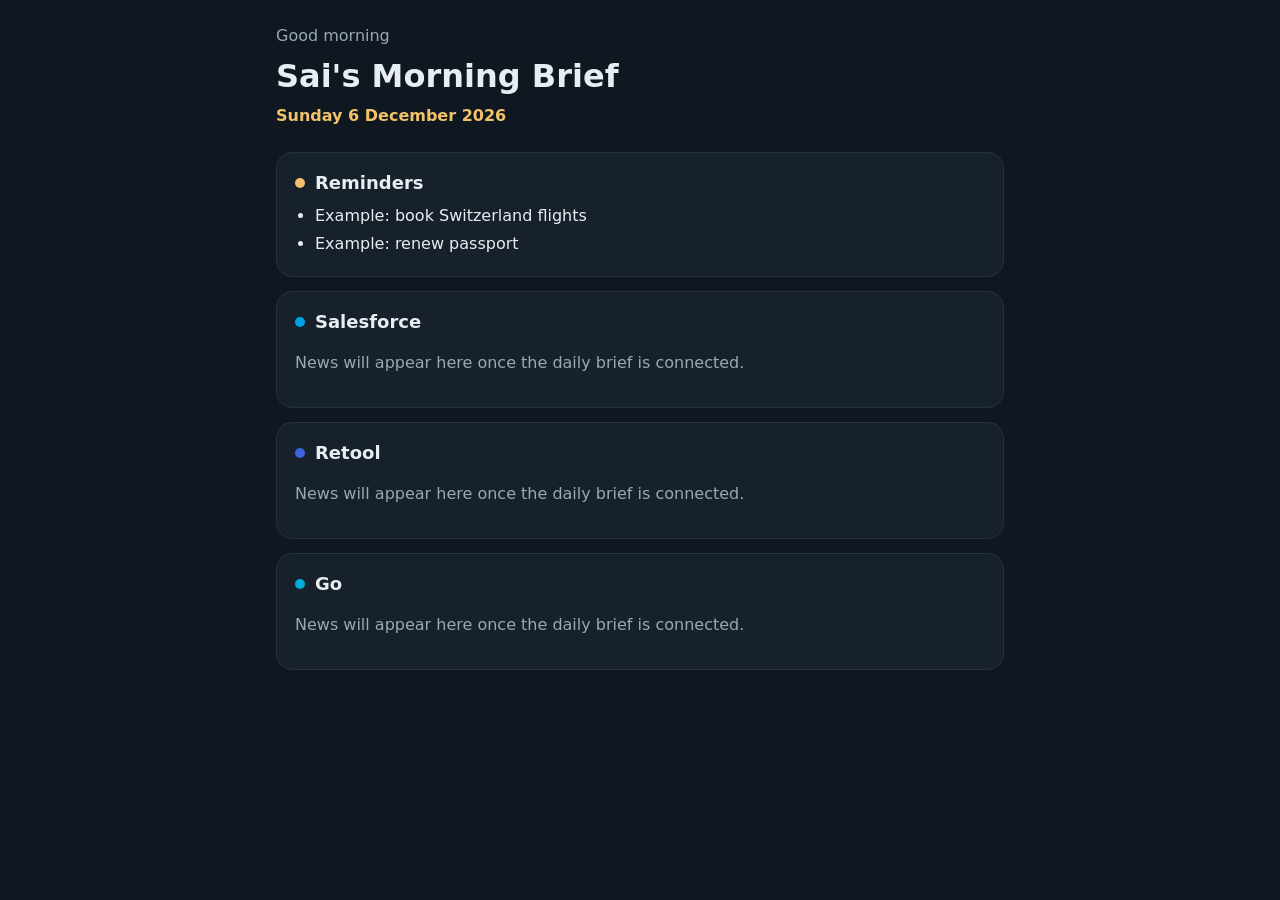
==== index.html @ e30c0cc5 "Add morning brief page" ====
<!DOCTYPE html>
<html lang="en">
<head>
<meta charset="utf-8">
<meta name="viewport" content="width=device-width, initial-scale=1">
<meta name="robots" content="noindex, nofollow">
<title>Morning Brief</title>
<style>
  :root{--bg:#0F1720;--card:#17212B;--line:#26323E;--text:#E8EDF2;--muted:#9AA8B5;--sf:#00A1E0;--rt:#3D63DD;--go:#00ADD8;--gold:#F2C26B}
  *{box-sizing:border-box}
  body{margin:0;background:var(--bg);color:var(--text);font-family:system-ui,-apple-system,Segoe UI,Roboto,sans-serif;line-height:1.5}
  main{max-width:760px;margin:0 auto;padding:24px 16px 48px}
  .hello{color:var(--muted);margin:0}
  h1{margin:4px 0 0;font-size:32px}
  .date{color:var(--gold);font-weight:700;margin:4px 0 24px}
  .card{background:var(--card);border:1px solid var(--line);border-radius:16px;padding:16px 18px;margin-bottom:14px}
  .card h2{margin:0 0 8px;font-size:18px;display:flex;align-items:center;gap:10px}
  .dot{width:10px;height:10px;border-radius:50%}
  ul{margin:0;padding-left:20px}
  li{margin:4px 0}
  .muted{color:var(--muted)}
</style>
</head>
<body>
<main>
  <p class="hello" id="hello">Good morning</p>
  <h1>Sai's Morning Brief</h1>
  <p class="date" id="today"></p>

  <section class="card">
    <h2><span class="dot" style="background:var(--gold)"></span>Reminders</h2>
    <ul>
      <li>Example: book Switzerland flights</li>
      <li>Example: renew passport</li>
    </ul>
  </section>

  <section class="card">
    <h2><span class="dot" style="background:var(--sf)"></span>Salesforce</h2>
    <p class="muted">News will appear here once the daily brief is connected.</p>
  </section>

  <section class="card">
    <h2><span class="dot" style="background:var(--rt)"></span>Retool</h2>
    <p class="muted">News will appear here once the daily brief is connected.</p>
  </section>

  <section class="card">
    <h2><span class="dot" style="background:var(--go)"></span>Go</h2>
    <p class="muted">News will appear here once the daily brief is connected.</p>
  </section>
</main>
<script>
  const now = new Date();
  const h = now.getHours();
  document.getElementById('hello').textContent =
    h < 12 ? 'Good morning' : h < 17 ? 'Good afternoon' : 'Good evening';
  document.getElementById('today').textContent =
    now.toLocaleDateString('en-GB', { weekday: 'long', day: 'numeric', month: 'long', year: 'numeric' });
</script>
</body>
</html>
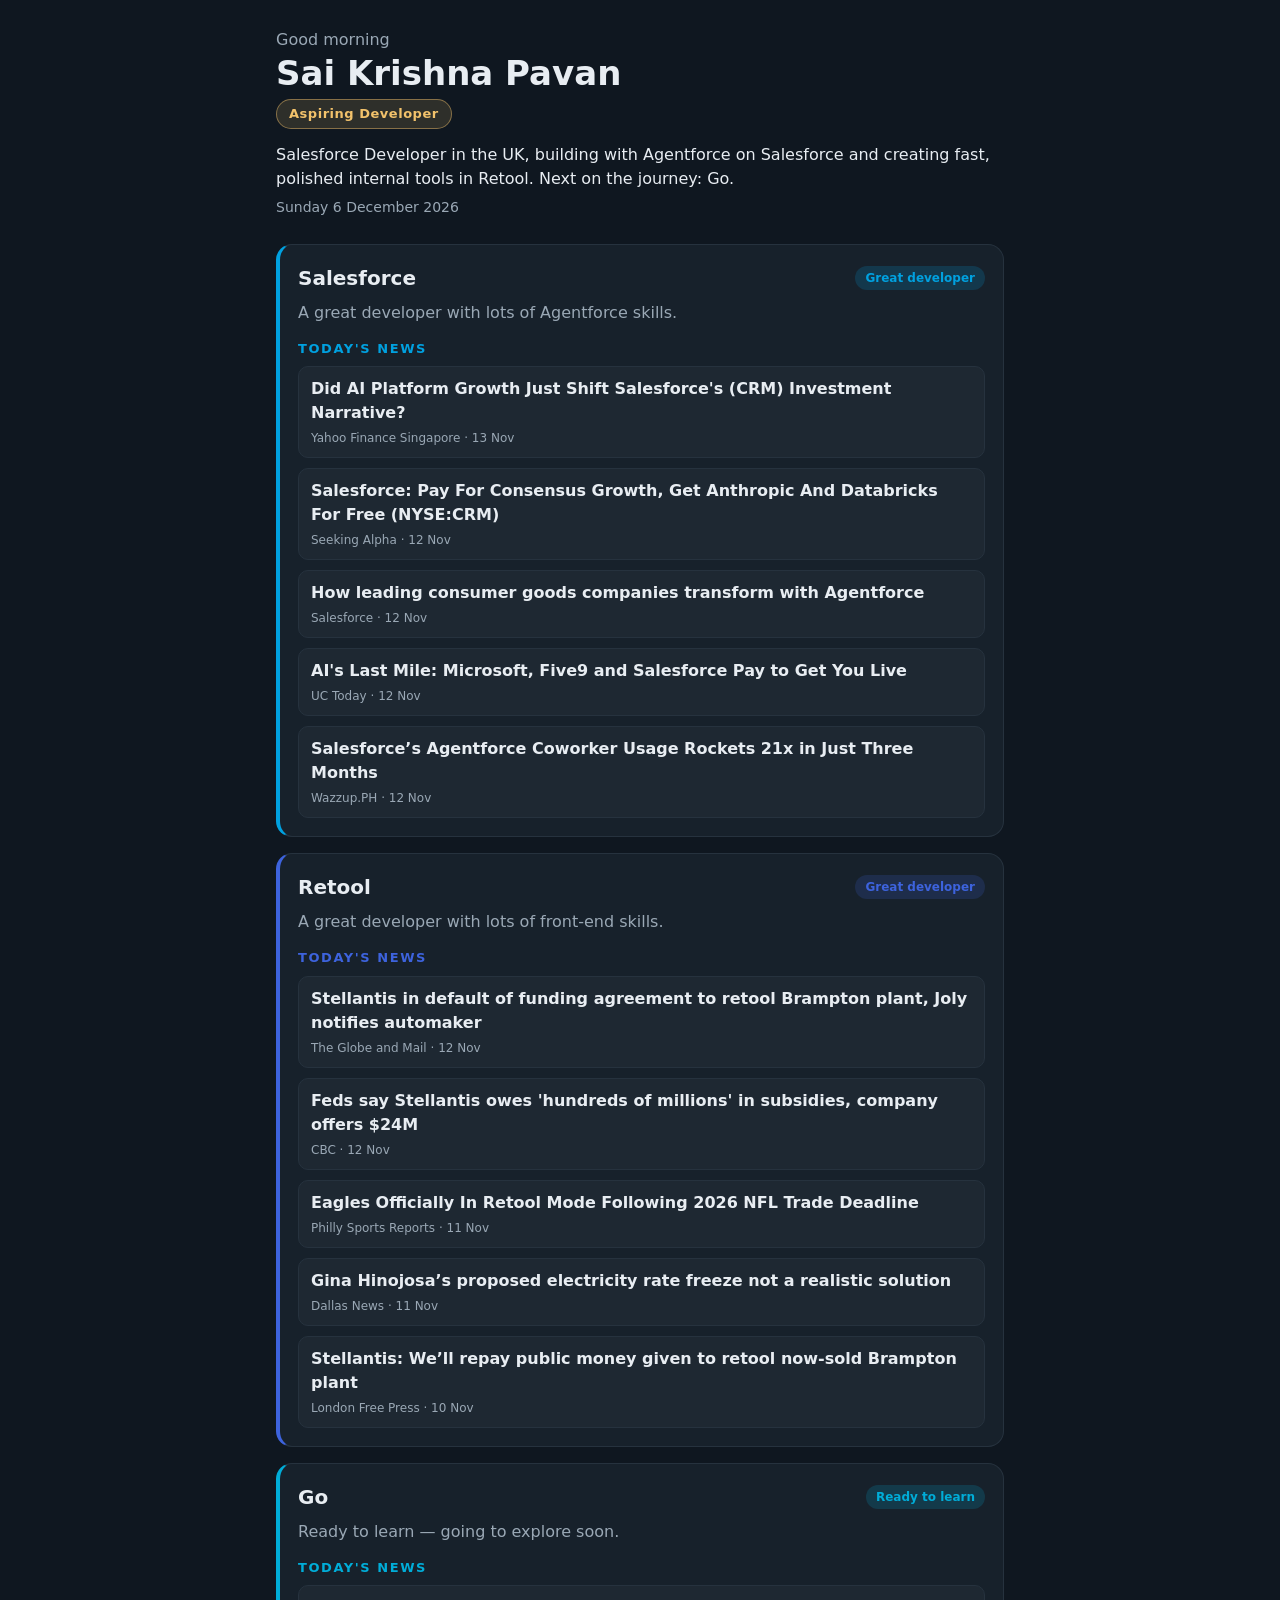
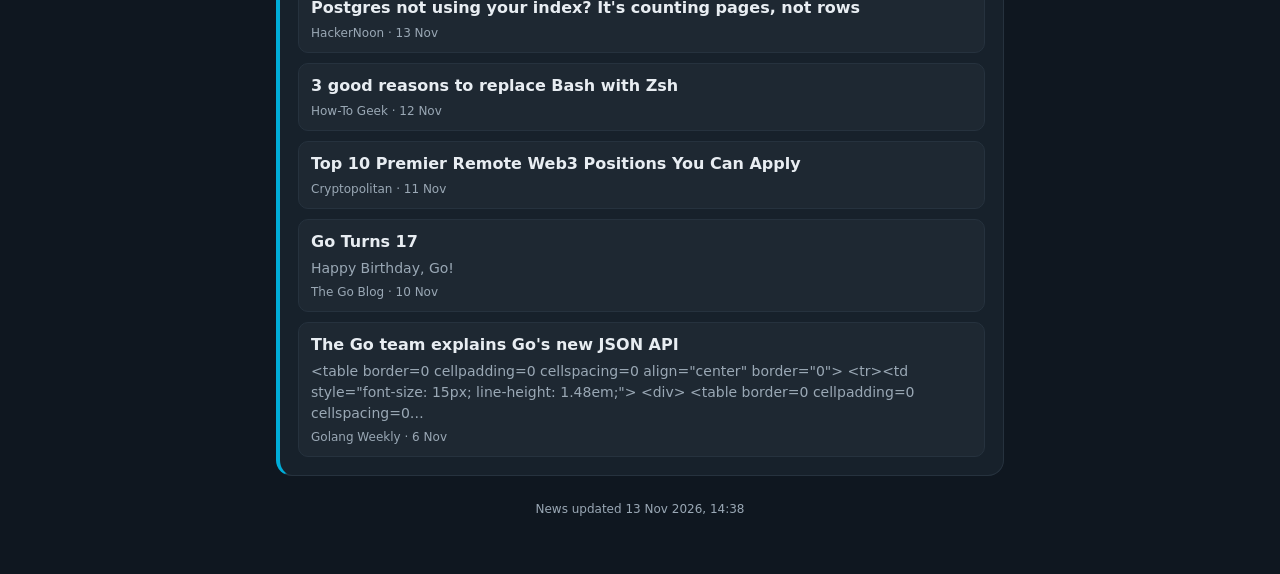
==== commit 78b5c7f1: "Move news script to scripts folder" ====
--- a/index.html
+++ b/index.html
@@ -4,51 +4,62 @@
 <meta charset="utf-8">
 <meta name="viewport" content="width=device-width, initial-scale=1">
 <meta name="robots" content="noindex, nofollow">
-<title>Morning Brief</title>
+<title>Sai's Morning Brief</title>
 <style>
   :root{--bg:#0F1720;--card:#17212B;--line:#26323E;--text:#E8EDF2;--muted:#9AA8B5;--sf:#00A1E0;--rt:#3D63DD;--go:#00ADD8;--gold:#F2C26B}
   *{box-sizing:border-box}
   body{margin:0;background:var(--bg);color:var(--text);font-family:system-ui,-apple-system,Segoe UI,Roboto,sans-serif;line-height:1.5}
-  main{max-width:760px;margin:0 auto;padding:24px 16px 48px}
+  main{max-width:760px;margin:0 auto;padding:28px 16px 56px}
   .hello{color:var(--muted);margin:0}
-  h1{margin:4px 0 0;font-size:32px}
-  .date{color:var(--gold);font-weight:700;margin:4px 0 24px}
-  .card{background:var(--card);border:1px solid var(--line);border-radius:16px;padding:16px 18px;margin-bottom:14px}
-  .card h2{margin:0 0 8px;font-size:18px;display:flex;align-items:center;gap:10px}
-  .dot{width:10px;height:10px;border-radius:50%}
-  ul{margin:0;padding-left:20px}
-  li{margin:4px 0}
-  .muted{color:var(--muted)}
+  h1{margin:2px 0 6px;font-size:34px;line-height:1.15}
+  .tag{display:inline-block;padding:4px 12px;border-radius:999px;background:rgba(242,194,107,.14);border:1px solid rgba(242,194,107,.45);color:var(--gold);font-size:13px;font-weight:700;letter-spacing:.04em}
+  .summary{color:var(--text);margin:14px 0 6px;font-size:16px}
+  .date{color:var(--muted);margin:0 0 26px;font-size:14px}
+  .card{background:var(--card);border:1px solid var(--line);border-left:4px solid var(--c);border-radius:16px;padding:18px;margin-bottom:16px}
+  .card h2{margin:0;font-size:20px;display:flex;align-items:center;justify-content:space-between;gap:10px;flex-wrap:wrap}
+  .level{font-size:12px;font-weight:700;padding:3px 10px;border-radius:999px;background:color-mix(in srgb,var(--c) 18%,transparent);color:var(--c)}
+  .about{margin:8px 0 14px;color:var(--muted)}
+  h3{margin:0 0 8px;font-size:13px;letter-spacing:.12em;text-transform:uppercase;color:var(--c)}
+  .news{list-style:none;margin:0;padding:0;display:grid;gap:10px}
+  .news li{padding:10px 12px;border-radius:10px;background:rgba(255,255,255,.03);border:1px solid var(--line)}
+  .news a{color:var(--text);font-weight:600;text-decoration:none}
+  .news a:hover{text-decoration:underline}
+  .news p{margin:4px 0 0;color:var(--muted);font-size:14px}
+  .news small{display:block;margin-top:4px;color:var(--muted);font-size:12px}
+  .empty{color:var(--muted);font-size:14px;margin:0}
+  footer{color:var(--muted);font-size:12px;text-align:center;margin-top:24px}
 </style>
 </head>
 <body>
 <main>
   <p class="hello" id="hello">Good morning</p>
-  <h1>Sai's Morning Brief</h1>
+  <h1>Sai Krishna Pavan</h1>
+  <span class="tag">Aspiring Developer</span>
+  <p class="summary">Salesforce Developer in the UK, building with Agentforce on Salesforce and creating fast, polished internal tools in Retool. Next on the journey: Go.</p>
   <p class="date" id="today"></p>
 
-  <section class="card">
-    <h2><span class="dot" style="background:var(--gold)"></span>Reminders</h2>
-    <ul>
-      <li>Example: book Switzerland flights</li>
-      <li>Example: renew passport</li>
-    </ul>
+  <section class="card" style="--c:var(--sf)">
+    <h2>Salesforce <span class="level">Great developer</span></h2>
+    <p class="about">A great developer with lots of Agentforce skills.</p>
+    <h3>Today's news</h3>
+    <ul class="news" id="news-salesforce"><li class="empty">Loading…</li></ul>
   </section>
 
-  <section class="card">
-    <h2><span class="dot" style="background:var(--sf)"></span>Salesforce</h2>
-    <p class="muted">News will appear here once the daily brief is connected.</p>
+  <section class="card" style="--c:var(--rt)">
+    <h2>Retool <span class="level">Great developer</span></h2>
+    <p class="about">A great developer with lots of front-end skills.</p>
+    <h3>Today's news</h3>
+    <ul class="news" id="news-retool"><li class="empty">Loading…</li></ul>
   </section>
 
-  <section class="card">
-    <h2><span class="dot" style="background:var(--rt)"></span>Retool</h2>
-    <p class="muted">News will appear here once the daily brief is connected.</p>
+  <section class="card" style="--c:var(--go)">
+    <h2>Go <span class="level">Ready to learn</span></h2>
+    <p class="about">Ready to learn — going to explore soon.</p>
+    <h3>Today's news</h3>
+    <ul class="news" id="news-go"><li class="empty">Loading…</li></ul>
   </section>
 
-  <section class="card">
-    <h2><span class="dot" style="background:var(--go)"></span>Go</h2>
-    <p class="muted">News will appear here once the daily brief is connected.</p>
-  </section>
+  <footer id="updated"></footer>
 </main>
 <script>
   const now = new Date();
@@ -57,6 +68,28 @@
     h < 12 ? 'Good morning' : h < 17 ? 'Good afternoon' : 'Good evening';
   document.getElementById('today').textContent =
     now.toLocaleDateString('en-GB', { weekday: 'long', day: 'numeric', month: 'long', year: 'numeric' });
+
+  function esc(s){ return String(s || '').replace(/[&<>"]/g, c => ({'&':'&amp;','<':'&lt;','>':'&gt;','"':'&quot;'}[c])); }
+  function fill(id, items){
+    const el = document.getElementById(id);
+    if (!items || !items.length){ el.innerHTML = '<li class="empty">No news yet today.</li>'; return; }
+    el.innerHTML = items.slice(0, 5).map(n =>
+      `<li><a href="${esc(n.url)}" target="_blank" rel="noopener">${esc(n.title)}</a>` +
+      (n.summary ? `<p>${esc(n.summary)}</p>` : '') +
+      (n.source ? `<small>${esc(n.source)}</small>` : '') + `</li>`).join('');
+  }
+  fetch('news.json', { cache: 'no-store' })
+    .then(r => { if (!r.ok) throw new Error(); return r.json(); })
+    .then(d => {
+      fill('news-salesforce', d.salesforce);
+      fill('news-retool', d.retool);
+      fill('news-go', d.go);
+      if (d.updated) document.getElementById('updated').textContent = 'News updated ' + d.updated;
+    })
+    .catch(() => {
+      ['news-salesforce','news-retool','news-go'].forEach(id =>
+        document.getElementById(id).innerHTML = '<li class="empty">Daily news will appear here once updates are switched on.</li>');
+    });
 </script>
 </body>
 </html>
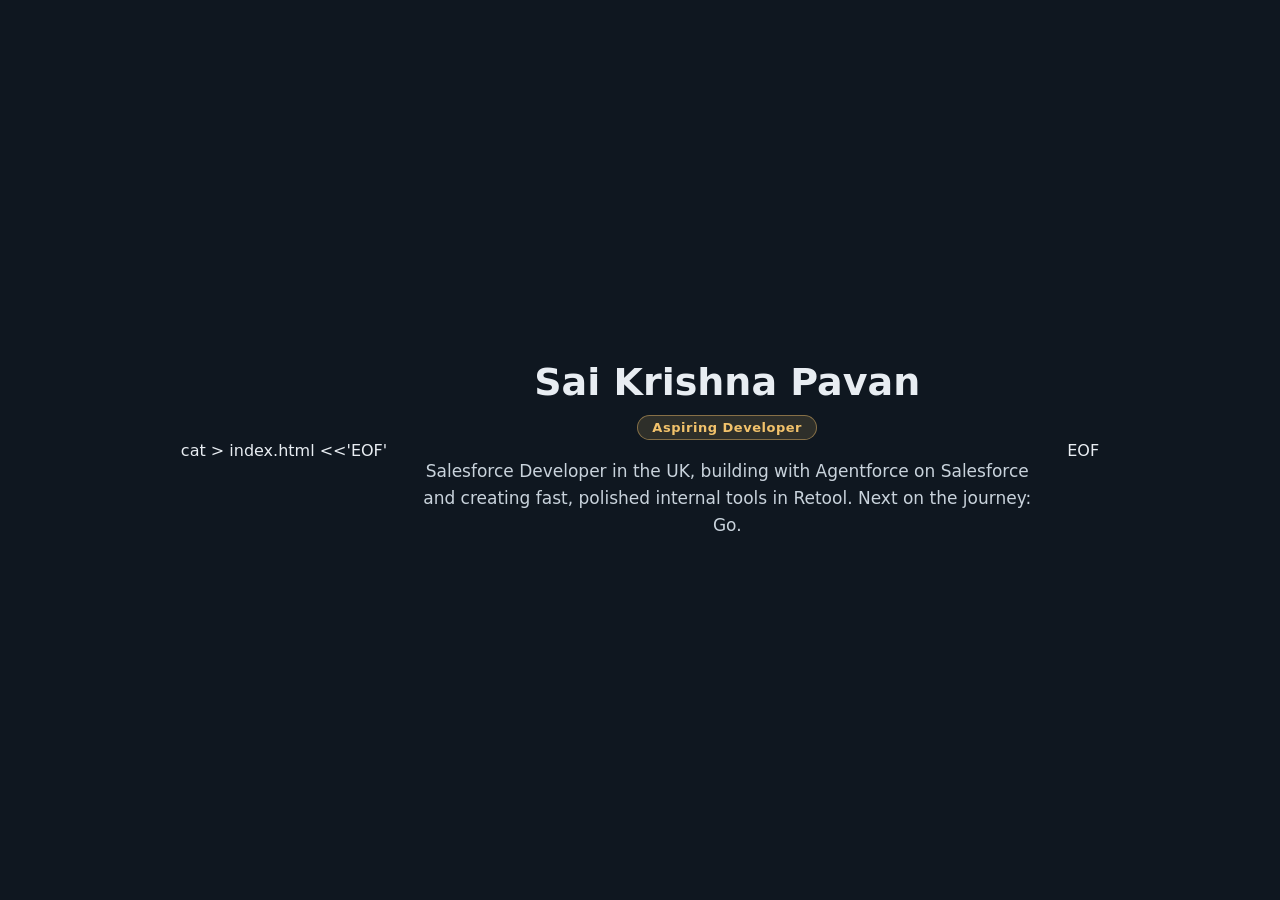
==== commit 1ca92e1e: "Simplify to name and summary" ====
--- a/index.html
+++ b/index.html
@@ -1,95 +1,25 @@
+cat > index.html <<'EOF'
 <!DOCTYPE html>
 <html lang="en">
 <head>
 <meta charset="utf-8">
 <meta name="viewport" content="width=device-width, initial-scale=1">
 <meta name="robots" content="noindex, nofollow">
-<title>Sai's Morning Brief</title>
+<title>Sai Krishna Pavan</title>
 <style>
-  :root{--bg:#0F1720;--card:#17212B;--line:#26323E;--text:#E8EDF2;--muted:#9AA8B5;--sf:#00A1E0;--rt:#3D63DD;--go:#00ADD8;--gold:#F2C26B}
-  *{box-sizing:border-box}
-  body{margin:0;background:var(--bg);color:var(--text);font-family:system-ui,-apple-system,Segoe UI,Roboto,sans-serif;line-height:1.5}
-  main{max-width:760px;margin:0 auto;padding:28px 16px 56px}
-  .hello{color:var(--muted);margin:0}
-  h1{margin:2px 0 6px;font-size:34px;line-height:1.15}
-  .tag{display:inline-block;padding:4px 12px;border-radius:999px;background:rgba(242,194,107,.14);border:1px solid rgba(242,194,107,.45);color:var(--gold);font-size:13px;font-weight:700;letter-spacing:.04em}
-  .summary{color:var(--text);margin:14px 0 6px;font-size:16px}
-  .date{color:var(--muted);margin:0 0 26px;font-size:14px}
-  .card{background:var(--card);border:1px solid var(--line);border-left:4px solid var(--c);border-radius:16px;padding:18px;margin-bottom:16px}
-  .card h2{margin:0;font-size:20px;display:flex;align-items:center;justify-content:space-between;gap:10px;flex-wrap:wrap}
-  .level{font-size:12px;font-weight:700;padding:3px 10px;border-radius:999px;background:color-mix(in srgb,var(--c) 18%,transparent);color:var(--c)}
-  .about{margin:8px 0 14px;color:var(--muted)}
-  h3{margin:0 0 8px;font-size:13px;letter-spacing:.12em;text-transform:uppercase;color:var(--c)}
-  .news{list-style:none;margin:0;padding:0;display:grid;gap:10px}
-  .news li{padding:10px 12px;border-radius:10px;background:rgba(255,255,255,.03);border:1px solid var(--line)}
-  .news a{color:var(--text);font-weight:600;text-decoration:none}
-  .news a:hover{text-decoration:underline}
-  .news p{margin:4px 0 0;color:var(--muted);font-size:14px}
-  .news small{display:block;margin-top:4px;color:var(--muted);font-size:12px}
-  .empty{color:var(--muted);font-size:14px;margin:0}
-  footer{color:var(--muted);font-size:12px;text-align:center;margin-top:24px}
+  body{margin:0;min-height:100vh;display:flex;align-items:center;justify-content:center;background:#0F1720;color:#E8EDF2;font-family:system-ui,-apple-system,Segoe UI,Roboto,sans-serif}
+  main{max-width:640px;padding:32px 20px;text-align:center}
+  h1{margin:0 0 10px;font-size:38px;line-height:1.15}
+  .tag{display:inline-block;padding:4px 14px;border-radius:999px;background:rgba(242,194,107,.14);border:1px solid rgba(242,194,107,.45);color:#F2C26B;font-size:13px;font-weight:700;letter-spacing:.04em}
+  p{margin:18px 0 0;font-size:17px;line-height:1.6;color:#C9D3DC}
 </style>
 </head>
 <body>
 <main>
-  <p class="hello" id="hello">Good morning</p>
   <h1>Sai Krishna Pavan</h1>
   <span class="tag">Aspiring Developer</span>
-  <p class="summary">Salesforce Developer in the UK, building with Agentforce on Salesforce and creating fast, polished internal tools in Retool. Next on the journey: Go.</p>
-  <p class="date" id="today"></p>
-
-  <section class="card" style="--c:var(--sf)">
-    <h2>Salesforce <span class="level">Great developer</span></h2>
-    <p class="about">A great developer with lots of Agentforce skills.</p>
-    <h3>Today's news</h3>
-    <ul class="news" id="news-salesforce"><li class="empty">Loading…</li></ul>
-  </section>
-
-  <section class="card" style="--c:var(--rt)">
-    <h2>Retool <span class="level">Great developer</span></h2>
-    <p class="about">A great developer with lots of front-end skills.</p>
-    <h3>Today's news</h3>
-    <ul class="news" id="news-retool"><li class="empty">Loading…</li></ul>
-  </section>
-
-  <section class="card" style="--c:var(--go)">
-    <h2>Go <span class="level">Ready to learn</span></h2>
-    <p class="about">Ready to learn — going to explore soon.</p>
-    <h3>Today's news</h3>
-    <ul class="news" id="news-go"><li class="empty">Loading…</li></ul>
-  </section>
-
-  <footer id="updated"></footer>
+  <p>Salesforce Developer in the UK, building with Agentforce on Salesforce and creating fast, polished internal tools in Retool. Next on the journey: Go.</p>
 </main>
-<script>
-  const now = new Date();
-  const h = now.getHours();
-  document.getElementById('hello').textContent =
-    h < 12 ? 'Good morning' : h < 17 ? 'Good afternoon' : 'Good evening';
-  document.getElementById('today').textContent =
-    now.toLocaleDateString('en-GB', { weekday: 'long', day: 'numeric', month: 'long', year: 'numeric' });
-
-  function esc(s){ return String(s || '').replace(/[&<>"]/g, c => ({'&':'&amp;','<':'&lt;','>':'&gt;','"':'&quot;'}[c])); }
-  function fill(id, items){
-    const el = document.getElementById(id);
-    if (!items || !items.length){ el.innerHTML = '<li class="empty">No news yet today.</li>'; return; }
-    el.innerHTML = items.slice(0, 5).map(n =>
-      `<li><a href="${esc(n.url)}" target="_blank" rel="noopener">${esc(n.title)}</a>` +
-      (n.summary ? `<p>${esc(n.summary)}</p>` : '') +
-      (n.source ? `<small>${esc(n.source)}</small>` : '') + `</li>`).join('');
-  }
-  fetch('news.json', { cache: 'no-store' })
-    .then(r => { if (!r.ok) throw new Error(); return r.json(); })
-    .then(d => {
-      fill('news-salesforce', d.salesforce);
-      fill('news-retool', d.retool);
-      fill('news-go', d.go);
-      if (d.updated) document.getElementById('updated').textContent = 'News updated ' + d.updated;
-    })
-    .catch(() => {
-      ['news-salesforce','news-retool','news-go'].forEach(id =>
-        document.getElementById(id).innerHTML = '<li class="empty">Daily news will appear here once updates are switched on.</li>');
-    });
-</script>
 </body>
-</html>+</html>
+EOF
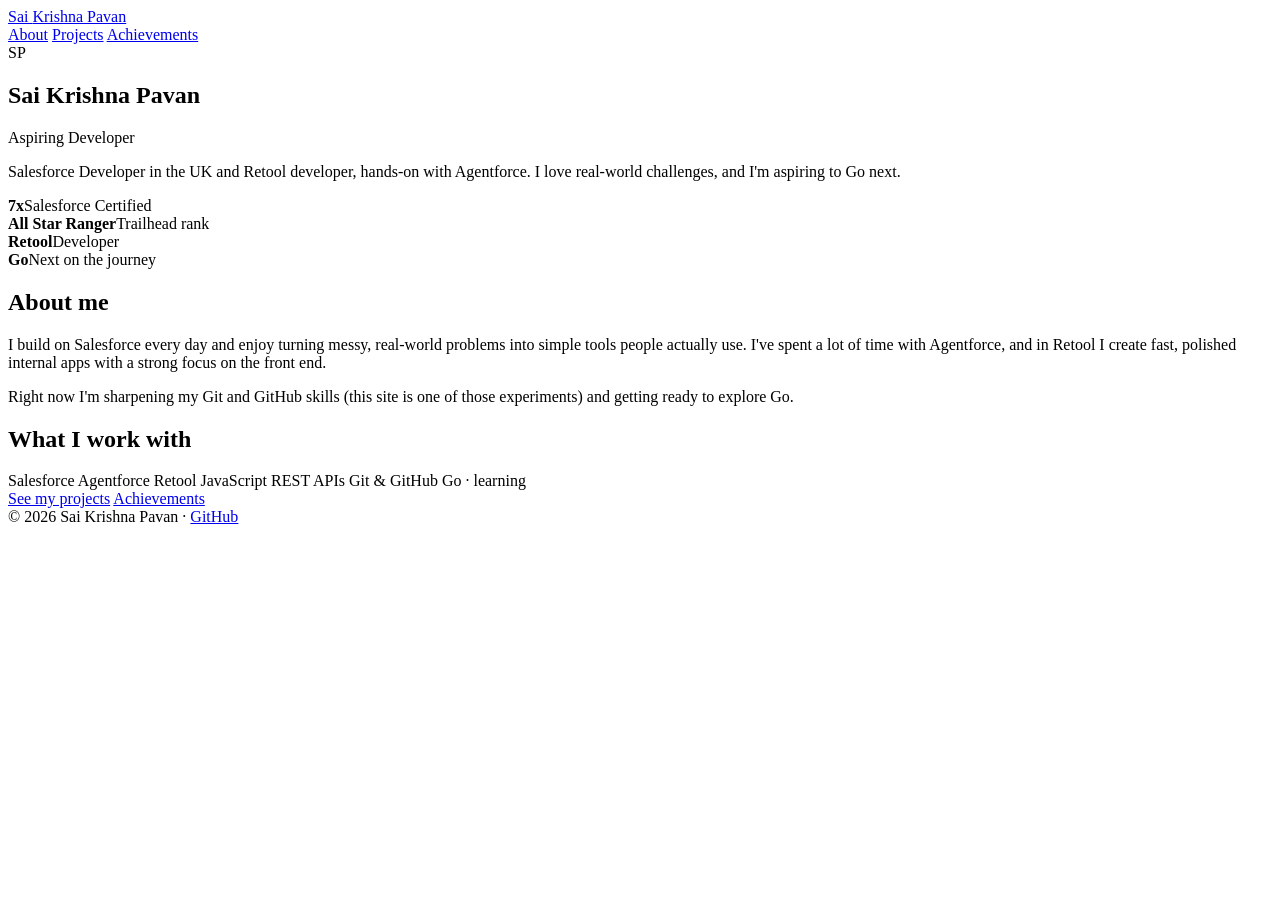
==== commit b2498cb3: "Add files via upload" ====
--- a/index.html
+++ b/index.html
@@ -1,25 +1,68 @@
-cat > index.html <<'EOF'
 <!DOCTYPE html>
 <html lang="en">
 <head>
 <meta charset="utf-8">
 <meta name="viewport" content="width=device-width, initial-scale=1">
-<meta name="robots" content="noindex, nofollow">
-<title>Sai Krishna Pavan</title>
-<style>
-  body{margin:0;min-height:100vh;display:flex;align-items:center;justify-content:center;background:#0F1720;color:#E8EDF2;font-family:system-ui,-apple-system,Segoe UI,Roboto,sans-serif}
-  main{max-width:640px;padding:32px 20px;text-align:center}
-  h1{margin:0 0 10px;font-size:38px;line-height:1.15}
-  .tag{display:inline-block;padding:4px 14px;border-radius:999px;background:rgba(242,194,107,.14);border:1px solid rgba(242,194,107,.45);color:#F2C26B;font-size:13px;font-weight:700;letter-spacing:.04em}
-  p{margin:18px 0 0;font-size:17px;line-height:1.6;color:#C9D3DC}
-</style>
+<title>Sai Krishna Pavan · Salesforce Developer</title>
+<meta name="description" content="Sai Krishna Pavan: 7x Salesforce Certified developer, All Star Ranger on Trailhead, Retool developer, hands-on with Agentforce.">
+<meta property="og:title" content="Sai Krishna Pavan · Salesforce Developer">
+<meta property="og:description" content="7x Salesforce Certified · All Star Ranger · Retool developer · Hands-on with Agentforce">
+<link rel="icon" href="data:image/svg+xml,%3Csvg xmlns='http://www.w3.org/2000/svg' viewBox='0 0 64 64'%3E%3Crect width='64' height='64' rx='16' fill='%23F2C26B'/%3E%3Ctext x='32' y='42' font-family='Arial' font-weight='700' font-size='26' text-anchor='middle' fill='%230B1220'%3ESP%3C/text%3E%3C/svg%3E">
+<link rel="stylesheet" href="style.css">
 </head>
 <body>
-<main>
-  <h1>Sai Krishna Pavan</h1>
-  <span class="tag">Aspiring Developer</span>
-  <p>Salesforce Developer in the UK, building with Agentforce on Salesforce and creating fast, polished internal tools in Retool. Next on the journey: Go.</p>
+<header><div class="wrap"><nav aria-label="Main">
+  <a class="brand" href="index.html">Sai <span>Krishna Pavan</span></a>
+  <div class="links">
+    <a href="index.html" aria-current="page">About</a>
+    <a href="projects.html">Projects</a>
+    <a href="achievements.html">Achievements</a>
+  </div>
+</nav></div></header>
+
+<main class="wrap">
+  <section class="hero">
+    <div class="avatar" aria-hidden="true">SP</div>
+    <h1>Sai Krishna Pavan</h1>
+    <span class="tag">Aspiring Developer</span>
+    <p class="lead">Salesforce Developer in the UK and Retool developer, hands-on with Agentforce. I love real-world challenges, and I'm aspiring to Go next.</p>
+    <div class="stats">
+      <div class="stat"><b>7x</b><span>Salesforce Certified</span></div>
+      <div class="stat"><b>All Star Ranger</b><span>Trailhead rank</span></div>
+      <div class="stat"><b>Retool</b><span>Developer</span></div>
+      <div class="stat"><b>Go</b><span>Next on the journey</span></div>
+    </div>
+  </section>
+
+  <h2>About me</h2>
+  <div class="card">
+    <p>I build on Salesforce every day and enjoy turning messy, real-world problems into simple tools people actually use. I've spent a lot of time with Agentforce, and in Retool I create fast, polished internal apps with a strong focus on the front end.</p>
+    <p>Right now I'm sharpening my Git and GitHub skills (this site is one of those experiments) and getting ready to explore Go.</p>
+  </div>
+
+  <h2>What I work with</h2>
+  <div class="card">
+    <div class="chips">
+      <span class="chip sf">Salesforce</span>
+      <span class="chip sf">Agentforce</span>
+      <span class="chip rt">Retool</span>
+      <span class="chip">JavaScript</span>
+      <span class="chip">REST APIs</span>
+      <span class="chip">Git &amp; GitHub</span>
+      <span class="chip go learn">Go · learning</span>
+    </div>
+  </div>
+
+  <div class="cta">
+    <a class="btn primary" href="projects.html">See my projects</a>
+    <a class="btn ghost" href="achievements.html">Achievements</a>
+  </div>
 </main>
+
+<footer><div class="wrap">
+  © <span id="y"></span> Sai Krishna Pavan · <a href="https://github.com/saikrishnapavan19">GitHub</a>
+  <!-- Add more links here, e.g. · <a href="https://www.linkedin.com/in/YOUR-NAME">LinkedIn</a> · <a href="https://www.salesforce.com/trailblazer/YOUR-ID">Trailhead</a> -->
+</div></footer>
+<script>document.getElementById('y').textContent=new Date().getFullYear();</script>
 </body>
 </html>
-EOF
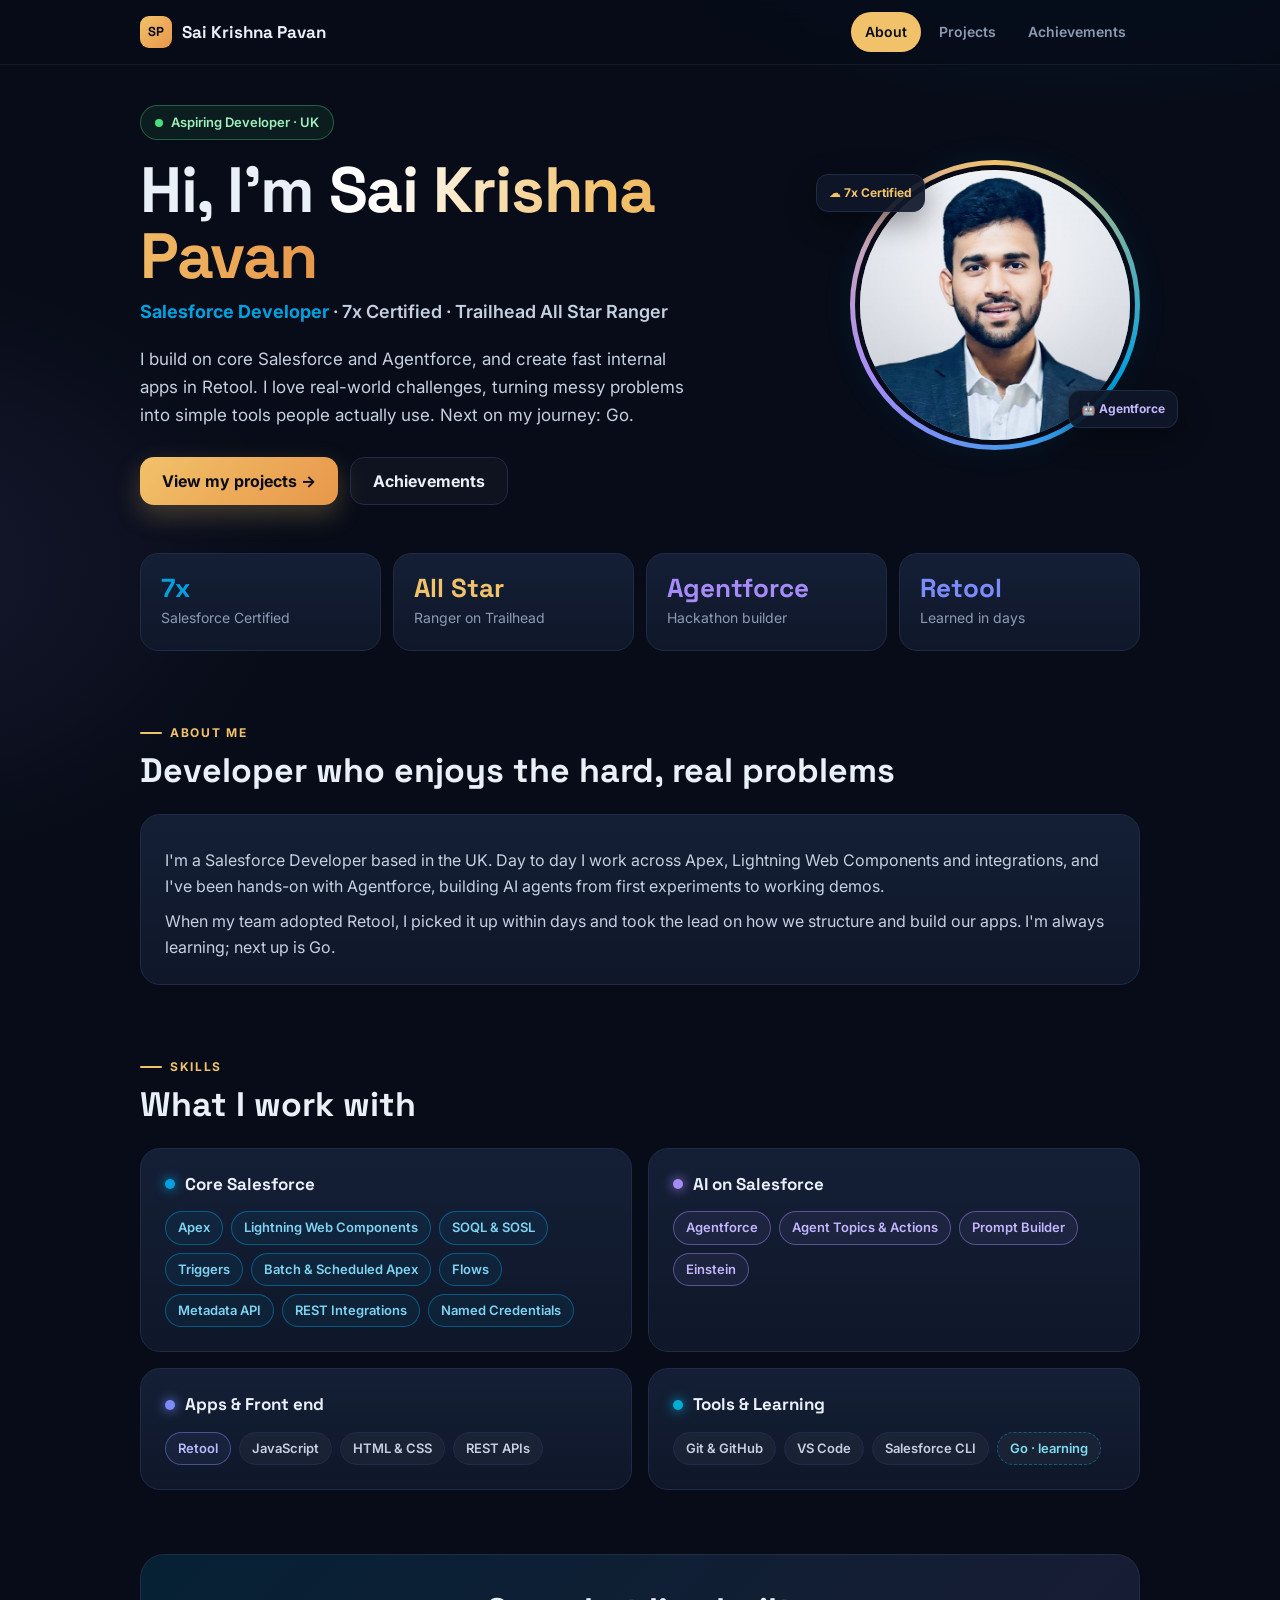
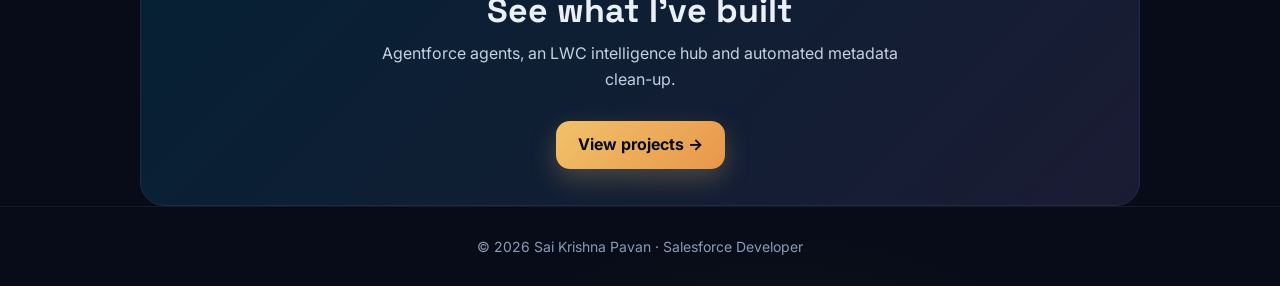
==== commit 64b714e6: "New design" ====
--- a/index.html
+++ b/index.html
@@ -4,15 +4,19 @@
 <meta charset="utf-8">
 <meta name="viewport" content="width=device-width, initial-scale=1">
 <title>Sai Krishna Pavan · Salesforce Developer</title>
-<meta name="description" content="Sai Krishna Pavan: 7x Salesforce Certified developer, All Star Ranger on Trailhead, Retool developer, hands-on with Agentforce.">
+<meta name="description" content="Sai Krishna Pavan: 7x Salesforce Certified developer, Trailhead All Star Ranger, Agentforce builder and Retool developer.">
 <meta property="og:title" content="Sai Krishna Pavan · Salesforce Developer">
-<meta property="og:description" content="7x Salesforce Certified · All Star Ranger · Retool developer · Hands-on with Agentforce">
-<link rel="icon" href="data:image/svg+xml,%3Csvg xmlns='http://www.w3.org/2000/svg' viewBox='0 0 64 64'%3E%3Crect width='64' height='64' rx='16' fill='%23F2C26B'/%3E%3Ctext x='32' y='42' font-family='Arial' font-weight='700' font-size='26' text-anchor='middle' fill='%230B1220'%3ESP%3C/text%3E%3C/svg%3E">
+<meta property="og:description" content="7x Salesforce Certified · All Star Ranger · Agentforce · Retool">
+<meta property="og:image" content="https://saikrishnapavan19.github.io/morning-brief/profile.jpg">
+<link rel="icon" href="data:image/svg+xml,%3Csvg xmlns='http://www.w3.org/2000/svg' viewBox='0 0 64 64'%3E%3Crect width='64' height='64' rx='16' fill='%23F2C26B'/%3E%3Ctext x='32' y='42' font-family='Arial' font-weight='700' font-size='26' text-anchor='middle' fill='%23070C18'%3ESP%3C/text%3E%3C/svg%3E">
+<link rel="preconnect" href="https://fonts.googleapis.com">
+<link rel="preconnect" href="https://fonts.gstatic.com" crossorigin>
+<link href="https://fonts.googleapis.com/css2?family=Inter:wght@400;600;700;800&family=Space+Grotesk:wght@500;700&display=swap" rel="stylesheet">
 <link rel="stylesheet" href="style.css">
 </head>
 <body>
 <header><div class="wrap"><nav aria-label="Main">
-  <a class="brand" href="index.html">Sai <span>Krishna Pavan</span></a>
+  <a class="brand" href="index.html"><i>SP</i>Sai Krishna Pavan</a>
   <div class="links">
     <a href="index.html" aria-current="page">About</a>
     <a href="projects.html">Projects</a>
@@ -21,48 +25,109 @@
 </nav></div></header>
 
 <main class="wrap">
-  <section class="hero">
-    <div class="avatar" aria-hidden="true">SP</div>
-    <h1>Sai Krishna Pavan</h1>
-    <span class="tag">Aspiring Developer</span>
-    <p class="lead">Salesforce Developer in the UK and Retool developer, hands-on with Agentforce. I love real-world challenges, and I'm aspiring to Go next.</p>
-    <div class="stats">
-      <div class="stat"><b>7x</b><span>Salesforce Certified</span></div>
-      <div class="stat"><b>All Star Ranger</b><span>Trailhead rank</span></div>
-      <div class="stat"><b>Retool</b><span>Developer</span></div>
-      <div class="stat"><b>Go</b><span>Next on the journey</span></div>
+
+  <!-- HERO: text left, photo right -->
+  <div class="hero">
+    <div class="fade">
+      <span class="status">Aspiring Developer · UK</span>
+      <h1>Hi, I'm <span class="grad">Sai Krishna Pavan</span></h1>
+      <p class="role"><b>Salesforce Developer</b> · 7x Certified · Trailhead All Star Ranger</p>
+      <p class="lead">I build on core Salesforce and Agentforce, and create fast internal apps in Retool. I love real-world challenges, turning messy problems into simple tools people actually use. Next on my journey: Go.</p>
+      <div class="hero-cta">
+        <a class="btn primary" href="projects.html">View my projects →</a>
+        <a class="btn ghost" href="achievements.html">Achievements</a>
+      </div>
+    </div>
+    <div class="hero-photo fade d2">
+      <div class="ring">
+        <img src="profile.jpg" alt="Sai Krishna Pavan" width="290" height="290">
+        <span class="float f1">☁️ 7x Certified</span>
+        <span class="float f2">🤖 Agentforce</span>
+      </div>
+    </div>
+  </div>
+
+  <div class="stats fade d3">
+    <div class="stat"><b>7x</b><span>Salesforce Certified</span></div>
+    <div class="stat"><b>All Star</b><span>Ranger on Trailhead</span></div>
+    <div class="stat"><b>Agentforce</b><span>Hackathon builder</span></div>
+    <div class="stat"><b>Retool</b><span>Learned in days</span></div>
+  </div>
+
+  <!-- ABOUT -->
+  <section>
+    <span class="eyebrow">About me</span>
+    <h2>Developer who enjoys the hard, real problems</h2>
+    <div class="card">
+      <p>I'm a Salesforce Developer based in the UK. Day to day I work across Apex, Lightning Web Components and integrations, and I've been hands-on with Agentforce, building AI agents from first experiments to working demos.</p>
+      <p>When my team adopted Retool, I picked it up within days and took the lead on how we structure and build our apps. I'm always learning; next up is Go.</p>
     </div>
   </section>
 
-  <h2>About me</h2>
-  <div class="card">
-    <p>I build on Salesforce every day and enjoy turning messy, real-world problems into simple tools people actually use. I've spent a lot of time with Agentforce, and in Retool I create fast, polished internal apps with a strong focus on the front end.</p>
-    <p>Right now I'm sharpening my Git and GitHub skills (this site is one of those experiments) and getting ready to explore Go.</p>
-  </div>
+  <!-- SKILLS -->
+  <section>
+    <span class="eyebrow">Skills</span>
+    <h2>What I work with</h2>
+    <div class="grid two">
+      <div class="card skill-group" style="--c:var(--sf)">
+        <h3><span class="dot"></span>Core Salesforce</h3>
+        <div class="chips">
+          <span class="chip sf">Apex</span>
+          <span class="chip sf">Lightning Web Components</span>
+          <span class="chip sf">SOQL &amp; SOSL</span>
+          <span class="chip sf">Triggers</span>
+          <span class="chip sf">Batch &amp; Scheduled Apex</span>
+          <span class="chip sf">Flows</span>
+          <span class="chip sf">Metadata API</span>
+          <span class="chip sf">REST Integrations</span>
+          <span class="chip sf">Named Credentials</span>
+        </div>
+      </div>
+      <div class="card skill-group" style="--c:var(--ai)">
+        <h3><span class="dot"></span>AI on Salesforce</h3>
+        <div class="chips">
+          <span class="chip ai">Agentforce</span>
+          <span class="chip ai">Agent Topics &amp; Actions</span>
+          <span class="chip ai">Prompt Builder</span>
+          <span class="chip ai">Einstein</span>
+        </div>
+      </div>
+      <div class="card skill-group" style="--c:var(--rt)">
+        <h3><span class="dot"></span>Apps &amp; Front end</h3>
+        <div class="chips">
+          <span class="chip rt">Retool</span>
+          <span class="chip">JavaScript</span>
+          <span class="chip">HTML &amp; CSS</span>
+          <span class="chip">REST APIs</span>
+        </div>
+      </div>
+      <div class="card skill-group" style="--c:var(--go)">
+        <h3><span class="dot"></span>Tools &amp; Learning</h3>
+        <div class="chips">
+          <span class="chip">Git &amp; GitHub</span>
+          <span class="chip">VS Code</span>
+          <span class="chip">Salesforce CLI</span>
+          <span class="chip go">Go · learning</span>
+        </div>
+      </div>
+    </div>
+  </section>
 
-  <h2>What I work with</h2>
-  <div class="card">
-    <div class="chips">
-      <span class="chip sf">Salesforce</span>
-      <span class="chip sf">Agentforce</span>
-      <span class="chip rt">Retool</span>
-      <span class="chip">JavaScript</span>
-      <span class="chip">REST APIs</span>
-      <span class="chip">Git &amp; GitHub</span>
-      <span class="chip go learn">Go · learning</span>
+  <!-- CALL TO ACTION -->
+  <div class="cta-band">
+    <h2>See what I've built</h2>
+    <p>Agentforce agents, an LWC intelligence hub and automated metadata clean-up.</p>
+    <div class="hero-cta">
+      <a class="btn primary" href="projects.html">View projects →</a>
     </div>
   </div>
 
-  <div class="cta">
-    <a class="btn primary" href="projects.html">See my projects</a>
-    <a class="btn ghost" href="achievements.html">Achievements</a>
-  </div>
 </main>
 
 <footer><div class="wrap">
-  © <span id="y"></span> Sai Krishna Pavan · <a href="https://github.com/saikrishnapavan19">GitHub</a>
-  <!-- Add more links here, e.g. · <a href="https://www.linkedin.com/in/YOUR-NAME">LinkedIn</a> · <a href="https://www.salesforce.com/trailblazer/YOUR-ID">Trailhead</a> -->
+  © <span id="y"></span> Sai Krishna Pavan · Salesforce Developer
+  <!-- Add links here later, e.g. · <a href="https://www.linkedin.com/in/YOUR-NAME">LinkedIn</a> -->
 </div></footer>
 <script>document.getElementById('y').textContent=new Date().getFullYear();</script>
 </body>
-</html>
+</html>
--- a/style.css
+++ b/style.css
@@ -0,0 +1,163 @@
+/* ===== Colours (change these to re-theme the whole site) ===== */
+:root{
+  --bg:#070C18;
+  --card:#0F1729;
+  --card2:#141F36;
+  --line:#1F2C47;
+  --text:#EAF0F8;
+  --soft:#C5D0E0;
+  --muted:#8C9BB4;
+  --gold:#F2C26B;
+  --sf:#00A1E0;
+  --ai:#A78BFA;
+  --rt:#7C8CFF;
+  --go:#00ADD8;
+  --ok:#4ADE80;
+}
+
+/* ===== Base ===== */
+*{box-sizing:border-box}
+html{scroll-behavior:smooth;overflow-x:clip}
+body{
+  margin:0;min-height:100vh;color:var(--text);line-height:1.65;
+  font-family:"Inter",system-ui,-apple-system,"Segoe UI",Roboto,sans-serif;
+  -webkit-font-smoothing:antialiased;
+  background:
+    radial-gradient(900px 500px at 85% -10%,rgba(0,161,224,.16),transparent 60%),
+    radial-gradient(700px 500px at -10% 30%,rgba(167,139,250,.10),transparent 60%),
+    radial-gradient(600px 400px at 60% 110%,rgba(242,194,107,.08),transparent 60%),
+    var(--bg);
+}
+a{color:var(--sf)}
+.wrap{max-width:1040px;margin:0 auto;padding:0 20px}
+h1,h2,h3,.brand{font-family:"Space Grotesk","Inter",system-ui,sans-serif}
+
+/* ===== Header ===== */
+header{position:sticky;top:0;z-index:10;background:rgba(7,12,24,.72);backdrop-filter:blur(12px);-webkit-backdrop-filter:blur(12px);border-bottom:1px solid rgba(255,255,255,.06)}
+nav{display:flex;align-items:center;justify-content:space-between;gap:12px;min-height:64px;flex-wrap:wrap}
+.brand{display:flex;align-items:center;gap:10px;font-weight:700;color:var(--text);text-decoration:none;font-size:17px}
+.brand i{width:32px;height:32px;border-radius:9px;display:grid;place-items:center;font-style:normal;font-size:13px;font-weight:800;color:var(--bg);background:linear-gradient(135deg,var(--gold),#E8964A)}
+.links{display:flex;gap:4px;flex-wrap:wrap}
+.links a{color:var(--muted);text-decoration:none;font-weight:600;font-size:14px;padding:8px 14px;border-radius:999px;transition:.2s}
+.links a:hover{color:var(--text);background:rgba(255,255,255,.06)}
+.links a[aria-current="page"]{color:var(--bg);background:var(--gold)}
+
+/* ===== Layout ===== */
+main{padding:40px 0 72px}
+section{margin-top:64px}
+.eyebrow{display:inline-flex;align-items:center;gap:8px;color:var(--gold);font-size:12px;font-weight:700;letter-spacing:.14em;text-transform:uppercase}
+.eyebrow::before{content:"";width:22px;height:2px;background:var(--gold);border-radius:2px}
+h2{margin:8px 0 22px;font-size:clamp(26px,4vw,34px);line-height:1.2}
+.page-head{padding:24px 0 8px}
+.page-head h1{margin:10px 0 10px;font-size:clamp(36px,6vw,54px);line-height:1.05}
+.page-head p{margin:0;max-width:620px;color:var(--soft);font-size:18px}
+
+/* ===== Hero (photo on the right) ===== */
+.hero{display:grid;gap:36px;align-items:center;padding-top:16px}
+.hero-photo{justify-self:center;order:-1}
+.status{display:inline-flex;align-items:center;gap:8px;padding:6px 14px;border-radius:999px;background:rgba(74,222,128,.08);border:1px solid rgba(74,222,128,.35);color:#9EF0BC;font-size:13px;font-weight:600}
+.status::before{content:"";width:8px;height:8px;border-radius:50%;background:var(--ok);box-shadow:0 0 0 0 rgba(74,222,128,.6);animation:pulse 2s infinite}
+.hero h1{margin:18px 0 8px;font-size:clamp(40px,7vw,64px);line-height:1.02;letter-spacing:-.02em}
+.grad{background:linear-gradient(100deg,#fff 10%,var(--gold) 55%,#E8964A);-webkit-background-clip:text;background-clip:text;color:transparent}
+.role{margin:0;font-size:18px;font-weight:600;color:var(--soft)}
+.role b{color:var(--sf);font-weight:700}
+.lead{margin:18px 0 0;max-width:560px;font-size:17px;color:var(--soft)}
+.hero-cta{display:flex;gap:12px;flex-wrap:wrap;margin-top:28px}
+
+.ring{position:relative;isolation:isolate;width:240px;height:240px;border-radius:50%;padding:5px}
+.ring::before{content:"";position:absolute;inset:0;z-index:-1;border-radius:50%;background:conic-gradient(from 0deg,var(--gold),var(--sf),var(--ai),var(--gold));animation:spin 10s linear infinite}
+.ring img{position:relative;display:block;width:100%;height:100%;border-radius:50%;object-fit:cover;border:5px solid var(--bg)}
+.ring::after{content:"";position:absolute;inset:-30px;z-index:-2;border-radius:50%;background:radial-gradient(circle,rgba(0,161,224,.35),transparent 65%);filter:blur(10px)}
+.float{position:absolute;padding:8px 12px;border-radius:12px;background:rgba(15,23,41,.92);border:1px solid var(--line);font-size:12px;font-weight:700;white-space:nowrap;box-shadow:0 10px 30px rgba(0,0,0,.4);animation:bob 4s ease-in-out infinite}
+.float.f1{top:14px;left:-34px;color:var(--gold)}
+.float.f2{bottom:22px;right:-38px;color:#C4B5FD;animation-delay:-2s}
+
+/* ===== Stats ===== */
+.stats{display:grid;grid-template-columns:repeat(2,1fr);gap:12px;margin-top:48px}
+.stat{padding:20px;border-radius:18px;background:linear-gradient(180deg,var(--card2),var(--card));border:1px solid var(--line)}
+.stat b{display:block;font-family:"Space Grotesk",sans-serif;font-size:26px;line-height:1.15}
+.stat span{color:var(--muted);font-size:14px}
+.stat:nth-child(1) b{color:var(--sf)}
+.stat:nth-child(2) b{color:var(--gold)}
+.stat:nth-child(3) b{color:var(--ai)}
+.stat:nth-child(4) b{color:var(--rt)}
+
+/* ===== Cards ===== */
+.card{position:relative;padding:24px;border-radius:20px;background:linear-gradient(180deg,var(--card2),var(--card));border:1px solid var(--line);transition:transform .25s,border-color .25s,box-shadow .25s}
+.card:hover{transform:translateY(-3px);border-color:rgba(242,194,107,.35);box-shadow:0 18px 40px rgba(0,0,0,.35)}
+.card h3{margin:0 0 6px;font-size:21px;line-height:1.3}
+.card p{margin:8px 0 0;color:var(--soft)}
+.meta{color:var(--muted);font-size:14px}
+.grid{display:grid;gap:16px}
+
+/* ===== Chips ===== */
+.chips{display:flex;flex-wrap:wrap;gap:8px;margin-top:16px}
+.chip{font-size:13px;font-weight:600;padding:5px 12px;border-radius:999px;background:rgba(255,255,255,.04);border:1px solid var(--line);color:var(--soft)}
+.chip.sf{border-color:rgba(0,161,224,.45);color:#7FD3F2;background:rgba(0,161,224,.07)}
+.chip.ai{border-color:rgba(167,139,250,.45);color:#C4B5FD;background:rgba(167,139,250,.07)}
+.chip.rt{border-color:rgba(124,140,255,.45);color:#B6BEFF;background:rgba(124,140,255,.07)}
+.chip.go{border-color:rgba(0,173,216,.45);color:#7FDDF0;border-style:dashed}
+
+/* ===== Skills ===== */
+.skill-group h3{display:flex;align-items:center;gap:10px;font-size:17px}
+.dot{width:10px;height:10px;border-radius:50%;background:var(--c,var(--gold));box-shadow:0 0 12px var(--c,var(--gold))}
+
+/* ===== Projects ===== */
+.project{border-top:3px solid var(--c,var(--gold));padding:28px}
+.project .num{position:absolute;top:18px;right:22px;font-family:"Space Grotesk",sans-serif;font-size:44px;font-weight:700;line-height:1;color:rgba(255,255,255,.06)}
+.project .type{display:inline-block;margin-bottom:10px;color:var(--c,var(--gold));font-size:12px;font-weight:700;letter-spacing:.12em;text-transform:uppercase}
+.points{list-style:none;margin:16px 0 0;padding:0;display:grid;gap:10px;align-content:start}
+.points li{position:relative;padding-left:26px;color:var(--soft)}
+.points li::before{content:"✓";position:absolute;left:0;top:0;width:18px;height:18px;margin-top:3px;border-radius:50%;display:grid;place-items:center;font-size:11px;font-weight:800;color:var(--bg);background:var(--c,var(--gold))}
+
+/* ===== Achievements ===== */
+.badge{display:flex;gap:18px;align-items:center}
+.badge .icon{flex:0 0 60px;height:60px;border-radius:16px;display:grid;place-items:center;font-size:28px;background:rgba(242,194,107,.1);border:1px solid rgba(242,194,107,.25)}
+.timeline{position:relative;margin:0;padding:0 0 0 28px;list-style:none}
+.timeline::before{content:"";position:absolute;left:8px;top:6px;bottom:6px;width:2px;background:linear-gradient(var(--rt),var(--sf),var(--gold));border-radius:2px}
+.timeline li{position:relative;margin-bottom:16px}
+.timeline li::before{content:"";position:absolute;left:-26px;top:28px;width:14px;height:14px;border-radius:50%;background:var(--bg);border:3px solid var(--rt)}
+.timeline .when{color:var(--rt);font-size:12px;font-weight:700;letter-spacing:.12em;text-transform:uppercase}
+
+/* ===== Buttons ===== */
+.btn{display:inline-flex;align-items:center;gap:8px;min-height:48px;padding:0 22px;border-radius:14px;font-weight:700;text-decoration:none;transition:.2s}
+.btn.primary{background:linear-gradient(135deg,var(--gold),#E8964A);color:var(--bg);box-shadow:0 10px 26px rgba(242,194,107,.25)}
+.btn.primary:hover{transform:translateY(-2px);box-shadow:0 14px 32px rgba(242,194,107,.35)}
+.btn.ghost{border:1px solid var(--line);color:var(--text);background:rgba(255,255,255,.03)}
+.btn.ghost:hover{background:rgba(255,255,255,.08)}
+.cta-band{margin-top:64px;padding:36px 28px;border-radius:24px;text-align:center;background:linear-gradient(135deg,rgba(0,161,224,.14),rgba(167,139,250,.12));border:1px solid var(--line)}
+.cta-band h2{margin:0 0 8px}
+.cta-band p{margin:0 auto;max-width:520px;color:var(--soft)}
+.cta-band .hero-cta{justify-content:center}
+
+/* ===== Footer ===== */
+footer{border-top:1px solid rgba(255,255,255,.06);padding:28px 0;color:var(--muted);font-size:14px;text-align:center}
+footer a{color:var(--muted)}
+
+/* ===== Animations ===== */
+.fade{opacity:0;transform:translateY(14px);animation:fadeUp .7s ease forwards}
+.d1{animation-delay:.1s}.d2{animation-delay:.2s}.d3{animation-delay:.3s}
+@keyframes fadeUp{to{opacity:1;transform:none}}
+@keyframes spin{to{transform:rotate(360deg)}}
+@keyframes bob{50%{transform:translateY(-8px)}}
+@keyframes pulse{70%{box-shadow:0 0 0 10px rgba(74,222,128,0)}100%{box-shadow:0 0 0 0 rgba(74,222,128,0)}}
+@media (prefers-reduced-motion:reduce){*{animation:none!important;transition:none!important}.fade{opacity:1;transform:none}}
+
+/* ===== Bigger screens ===== */
+@media (min-width:640px){
+  .stats{grid-template-columns:repeat(4,1fr)}
+  .grid.two{grid-template-columns:repeat(2,1fr)}
+  .grid.three{grid-template-columns:repeat(3,1fr)}
+}
+@media (min-width:860px){
+  .hero{grid-template-columns:1fr 300px;gap:56px;padding-top:40px}
+  .hero-photo{order:0;justify-self:end}
+  .ring{width:290px;height:290px}
+  .project-list .project{display:grid;grid-template-columns:1fr 1fr;gap:28px}
+  .project-list .project .chips{margin-top:20px}
+  .project-list .points{margin-top:44px}
+}
+@media (max-width:420px){
+  .float.f1{left:-10px}
+  .float.f2{right:-10px}
+}
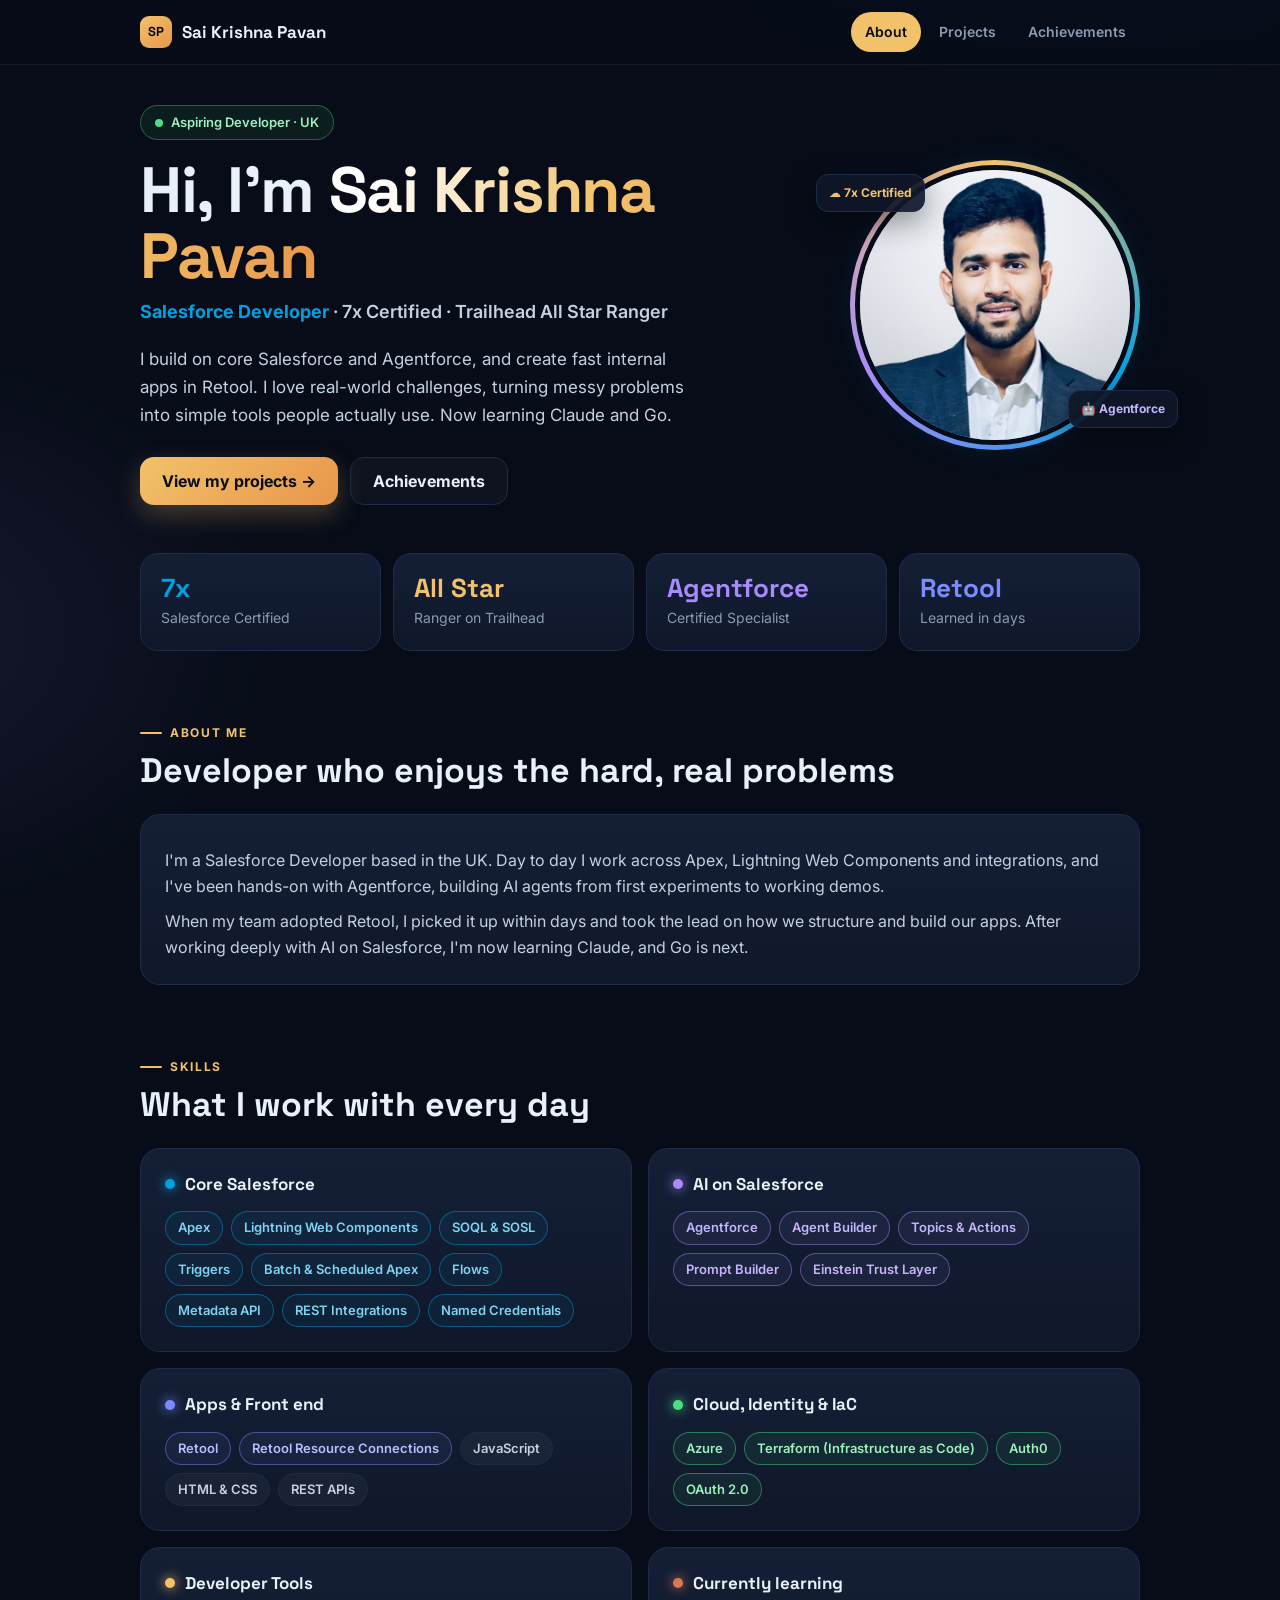
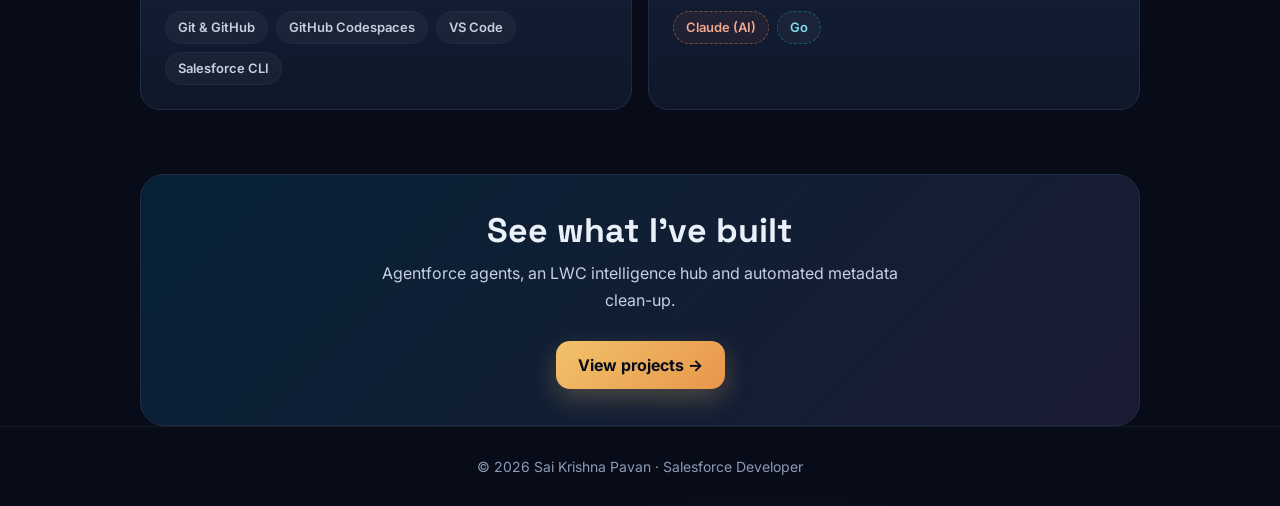
==== commit 61af97ce: "Skills, 7 certifications, Claude, stronger Agentforce project, clean URLs, faster pages" ====
--- a/index.html
+++ b/index.html
@@ -7,20 +7,21 @@
 <meta name="description" content="Sai Krishna Pavan: 7x Salesforce Certified developer, Trailhead All Star Ranger, Agentforce builder and Retool developer.">
 <meta property="og:title" content="Sai Krishna Pavan · Salesforce Developer">
 <meta property="og:description" content="7x Salesforce Certified · All Star Ranger · Agentforce · Retool">
-<meta property="og:image" content="https://saikrishnapavan19.github.io/morning-brief/profile.jpg">
+<meta property="og:image" content="https://saikrishnapavan19.github.io/profile/profile.jpg">
 <link rel="icon" href="data:image/svg+xml,%3Csvg xmlns='http://www.w3.org/2000/svg' viewBox='0 0 64 64'%3E%3Crect width='64' height='64' rx='16' fill='%23F2C26B'/%3E%3Ctext x='32' y='42' font-family='Arial' font-weight='700' font-size='26' text-anchor='middle' fill='%23070C18'%3ESP%3C/text%3E%3C/svg%3E">
 <link rel="preconnect" href="https://fonts.googleapis.com">
 <link rel="preconnect" href="https://fonts.gstatic.com" crossorigin>
-<link href="https://fonts.googleapis.com/css2?family=Inter:wght@400;600;700;800&family=Space+Grotesk:wght@500;700&display=swap" rel="stylesheet">
+<link href="https://fonts.googleapis.com/css2?family=Inter:wght@400;600;700;800&family=Space+Grotesk:wght@500;700&display=swap" rel="stylesheet" media="print" onload="this.media='all'">
+<noscript><link href="https://fonts.googleapis.com/css2?family=Inter:wght@400;600;700;800&family=Space+Grotesk:wght@500;700&display=swap" rel="stylesheet"></noscript>
 <link rel="stylesheet" href="style.css">
 </head>
 <body>
 <header><div class="wrap"><nav aria-label="Main">
-  <a class="brand" href="index.html"><i>SP</i>Sai Krishna Pavan</a>
+  <a class="brand" href="./"><i>SP</i>Sai Krishna Pavan</a>
   <div class="links">
-    <a href="index.html" aria-current="page">About</a>
-    <a href="projects.html">Projects</a>
-    <a href="achievements.html">Achievements</a>
+    <a href="./" aria-current="page">About</a>
+    <a href="projects">Projects</a>
+    <a href="achievements">Achievements</a>
   </div>
 </nav></div></header>
 
@@ -32,10 +33,10 @@
       <span class="status">Aspiring Developer · UK</span>
       <h1>Hi, I'm <span class="grad">Sai Krishna Pavan</span></h1>
       <p class="role"><b>Salesforce Developer</b> · 7x Certified · Trailhead All Star Ranger</p>
-      <p class="lead">I build on core Salesforce and Agentforce, and create fast internal apps in Retool. I love real-world challenges, turning messy problems into simple tools people actually use. Next on my journey: Go.</p>
+      <p class="lead">I build on core Salesforce and Agentforce, and create fast internal apps in Retool. I love real-world challenges, turning messy problems into simple tools people actually use. Now learning Claude and Go.</p>
       <div class="hero-cta">
-        <a class="btn primary" href="projects.html">View my projects →</a>
-        <a class="btn ghost" href="achievements.html">Achievements</a>
+        <a class="btn primary" href="projects">View my projects →</a>
+        <a class="btn ghost" href="achievements">Achievements</a>
       </div>
     </div>
     <div class="hero-photo fade d2">
@@ -50,7 +51,7 @@
   <div class="stats fade d3">
     <div class="stat"><b>7x</b><span>Salesforce Certified</span></div>
     <div class="stat"><b>All Star</b><span>Ranger on Trailhead</span></div>
-    <div class="stat"><b>Agentforce</b><span>Hackathon builder</span></div>
+    <div class="stat"><b>Agentforce</b><span>Certified Specialist</span></div>
     <div class="stat"><b>Retool</b><span>Learned in days</span></div>
   </div>
 
@@ -60,14 +61,14 @@
     <h2>Developer who enjoys the hard, real problems</h2>
     <div class="card">
       <p>I'm a Salesforce Developer based in the UK. Day to day I work across Apex, Lightning Web Components and integrations, and I've been hands-on with Agentforce, building AI agents from first experiments to working demos.</p>
-      <p>When my team adopted Retool, I picked it up within days and took the lead on how we structure and build our apps. I'm always learning; next up is Go.</p>
+      <p>When my team adopted Retool, I picked it up within days and took the lead on how we structure and build our apps. After working deeply with AI on Salesforce, I'm now learning Claude, and Go is next.</p>
     </div>
   </section>
 
   <!-- SKILLS -->
   <section>
     <span class="eyebrow">Skills</span>
-    <h2>What I work with</h2>
+    <h2>What I work with every day</h2>
     <div class="grid two">
       <div class="card skill-group" style="--c:var(--sf)">
         <h3><span class="dot"></span>Core Salesforce</h3>
@@ -87,27 +88,45 @@
         <h3><span class="dot"></span>AI on Salesforce</h3>
         <div class="chips">
           <span class="chip ai">Agentforce</span>
-          <span class="chip ai">Agent Topics &amp; Actions</span>
+          <span class="chip ai">Agent Builder</span>
+          <span class="chip ai">Topics &amp; Actions</span>
           <span class="chip ai">Prompt Builder</span>
-          <span class="chip ai">Einstein</span>
+          <span class="chip ai">Einstein Trust Layer</span>
         </div>
       </div>
       <div class="card skill-group" style="--c:var(--rt)">
         <h3><span class="dot"></span>Apps &amp; Front end</h3>
         <div class="chips">
           <span class="chip rt">Retool</span>
+          <span class="chip rt">Retool Resource Connections</span>
           <span class="chip">JavaScript</span>
           <span class="chip">HTML &amp; CSS</span>
           <span class="chip">REST APIs</span>
         </div>
       </div>
-      <div class="card skill-group" style="--c:var(--go)">
-        <h3><span class="dot"></span>Tools &amp; Learning</h3>
+      <div class="card skill-group" style="--c:var(--ok)">
+        <h3><span class="dot"></span>Cloud, Identity &amp; IaC</h3>
+        <div class="chips">
+          <span class="chip ok">Azure</span>
+          <span class="chip ok">Terraform (Infrastructure as Code)</span>
+          <span class="chip ok">Auth0</span>
+          <span class="chip ok">OAuth 2.0</span>
+        </div>
+      </div>
+      <div class="card skill-group" style="--c:var(--gold)">
+        <h3><span class="dot"></span>Developer Tools</h3>
         <div class="chips">
           <span class="chip">Git &amp; GitHub</span>
+          <span class="chip">GitHub Codespaces</span>
           <span class="chip">VS Code</span>
           <span class="chip">Salesforce CLI</span>
-          <span class="chip go">Go · learning</span>
+        </div>
+      </div>
+      <div class="card skill-group" style="--c:var(--cl)">
+        <h3><span class="dot"></span>Currently learning</h3>
+        <div class="chips">
+          <span class="chip cl">Claude (AI)</span>
+          <span class="chip go">Go</span>
         </div>
       </div>
     </div>
@@ -118,7 +137,7 @@
     <h2>See what I've built</h2>
     <p>Agentforce agents, an LWC intelligence hub and automated metadata clean-up.</p>
     <div class="hero-cta">
-      <a class="btn primary" href="projects.html">View projects →</a>
+      <a class="btn primary" href="projects">View projects →</a>
     </div>
   </div>
 
--- a/style.css
+++ b/style.css
@@ -13,6 +13,7 @@
   --rt:#7C8CFF;
   --go:#00ADD8;
   --ok:#4ADE80;
+  --cl:#D97757;
 }
 
 /* ===== Base ===== */
@@ -97,6 +98,8 @@
 .chip.ai{border-color:rgba(167,139,250,.45);color:#C4B5FD;background:rgba(167,139,250,.07)}
 .chip.rt{border-color:rgba(124,140,255,.45);color:#B6BEFF;background:rgba(124,140,255,.07)}
 .chip.go{border-color:rgba(0,173,216,.45);color:#7FDDF0;border-style:dashed}
+.chip.ok{border-color:rgba(74,222,128,.45);color:#9EF0BC;background:rgba(74,222,128,.07)}
+.chip.cl{border-color:rgba(217,119,87,.5);color:#F0A88E;background:rgba(217,119,87,.08);border-style:dashed}
 
 /* ===== Skills ===== */
 .skill-group h3{display:flex;align-items:center;gap:10px;font-size:17px}
@@ -119,6 +122,14 @@
 .timeline li::before{content:"";position:absolute;left:-26px;top:28px;width:14px;height:14px;border-radius:50%;background:var(--bg);border:3px solid var(--rt)}
 .timeline .when{color:var(--rt);font-size:12px;font-weight:700;letter-spacing:.12em;text-transform:uppercase}
 
+/* ===== Certification cards ===== */
+.grid.certs{grid-template-columns:repeat(auto-fit,minmax(160px,1fr));gap:12px}
+.cert{border-top:3px solid var(--c,var(--sf));padding:20px}
+.cert .cat{display:block;color:var(--c,var(--sf));font-size:11px;font-weight:700;letter-spacing:.14em;text-transform:uppercase}
+.cert h3{margin:6px 0 12px;font-size:18px}
+.ok-tag{display:inline-flex;align-items:center;gap:6px;font-size:12px;font-weight:700;color:#9EF0BC}
+.ok-tag::before{content:"";width:7px;height:7px;border-radius:50%;background:var(--ok)}
+
 /* ===== Buttons ===== */
 .btn{display:inline-flex;align-items:center;gap:8px;min-height:48px;padding:0 22px;border-radius:14px;font-weight:700;text-decoration:none;transition:.2s}
 .btn.primary{background:linear-gradient(135deg,var(--gold),#E8964A);color:var(--bg);box-shadow:0 10px 26px rgba(242,194,107,.25)}
@@ -134,7 +145,7 @@
 footer{border-top:1px solid rgba(255,255,255,.06);padding:28px 0;color:var(--muted);font-size:14px;text-align:center}
 footer a{color:var(--muted)}
 
-/* ===== Animations ===== */
+/* ===== Animations (only used on the About page hero) ===== */
 .fade{opacity:0;transform:translateY(14px);animation:fadeUp .7s ease forwards}
 .d1{animation-delay:.1s}.d2{animation-delay:.2s}.d3{animation-delay:.3s}
 @keyframes fadeUp{to{opacity:1;transform:none}}
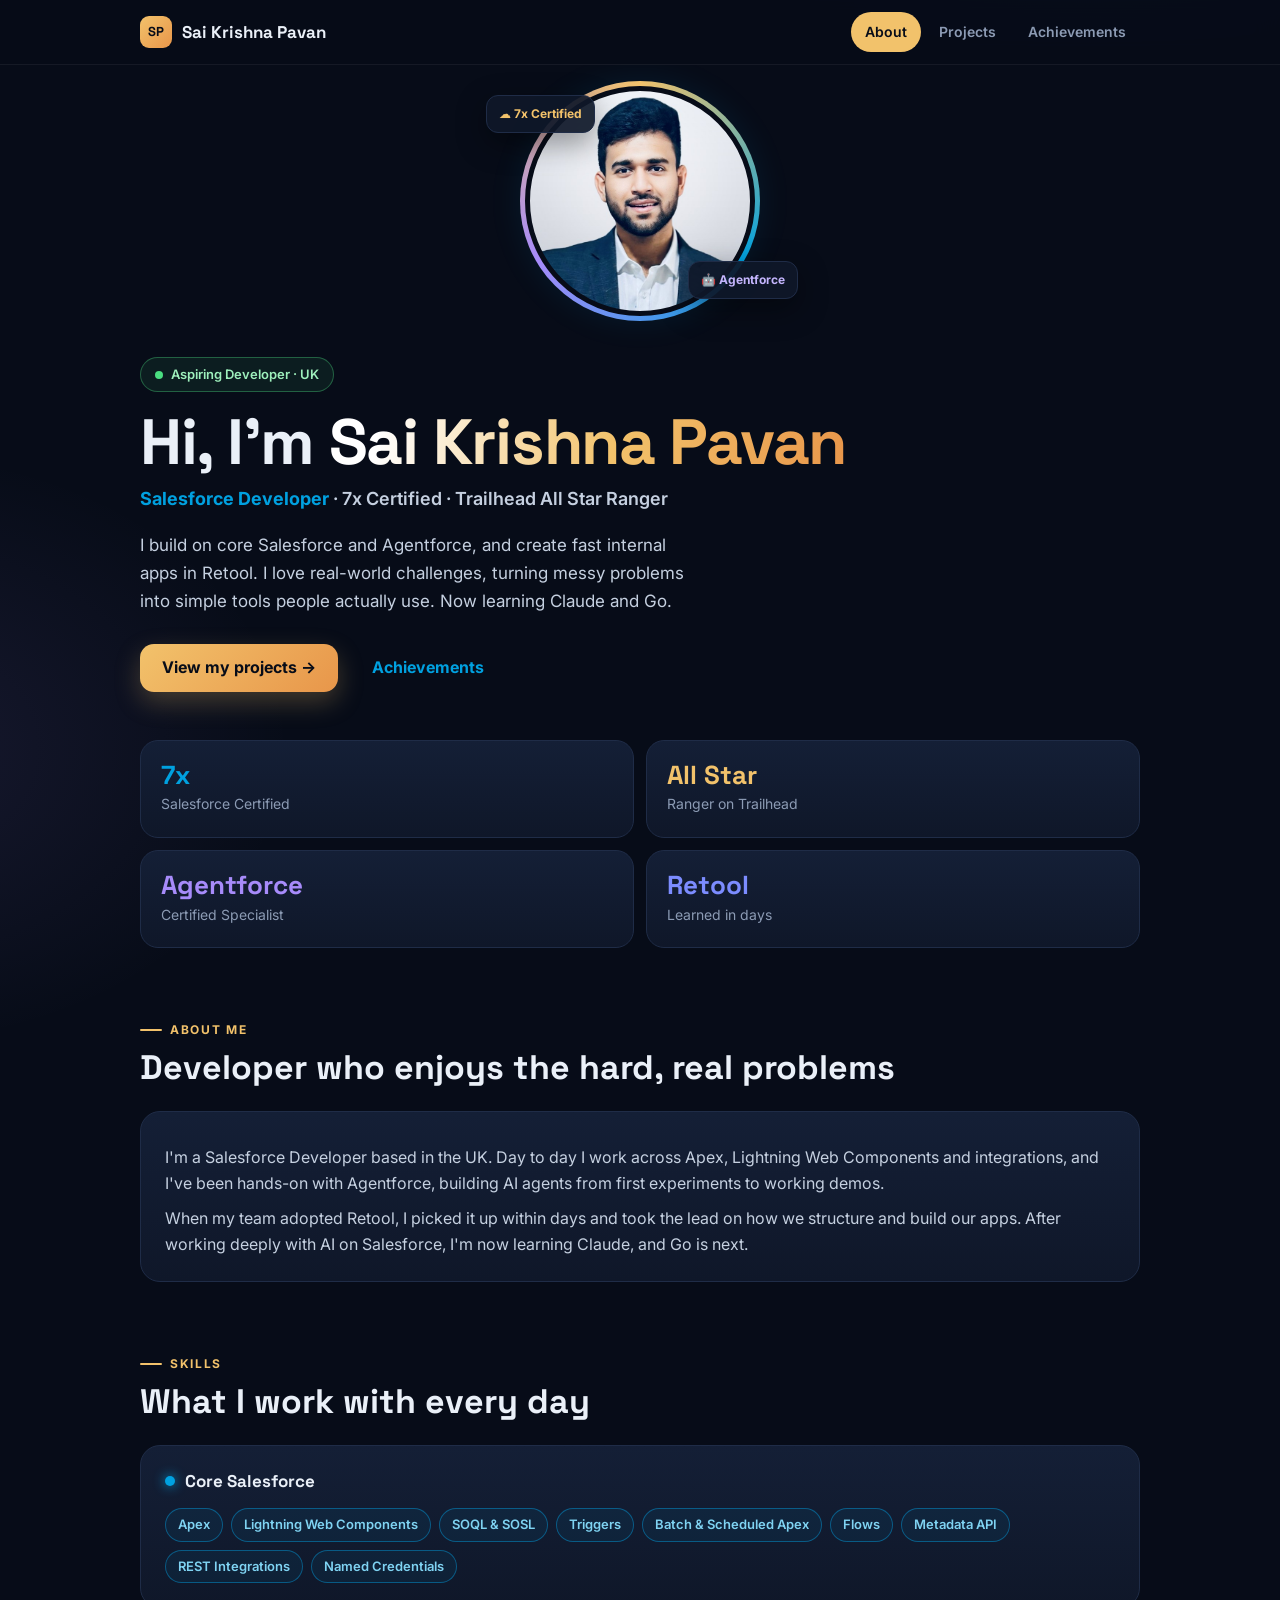
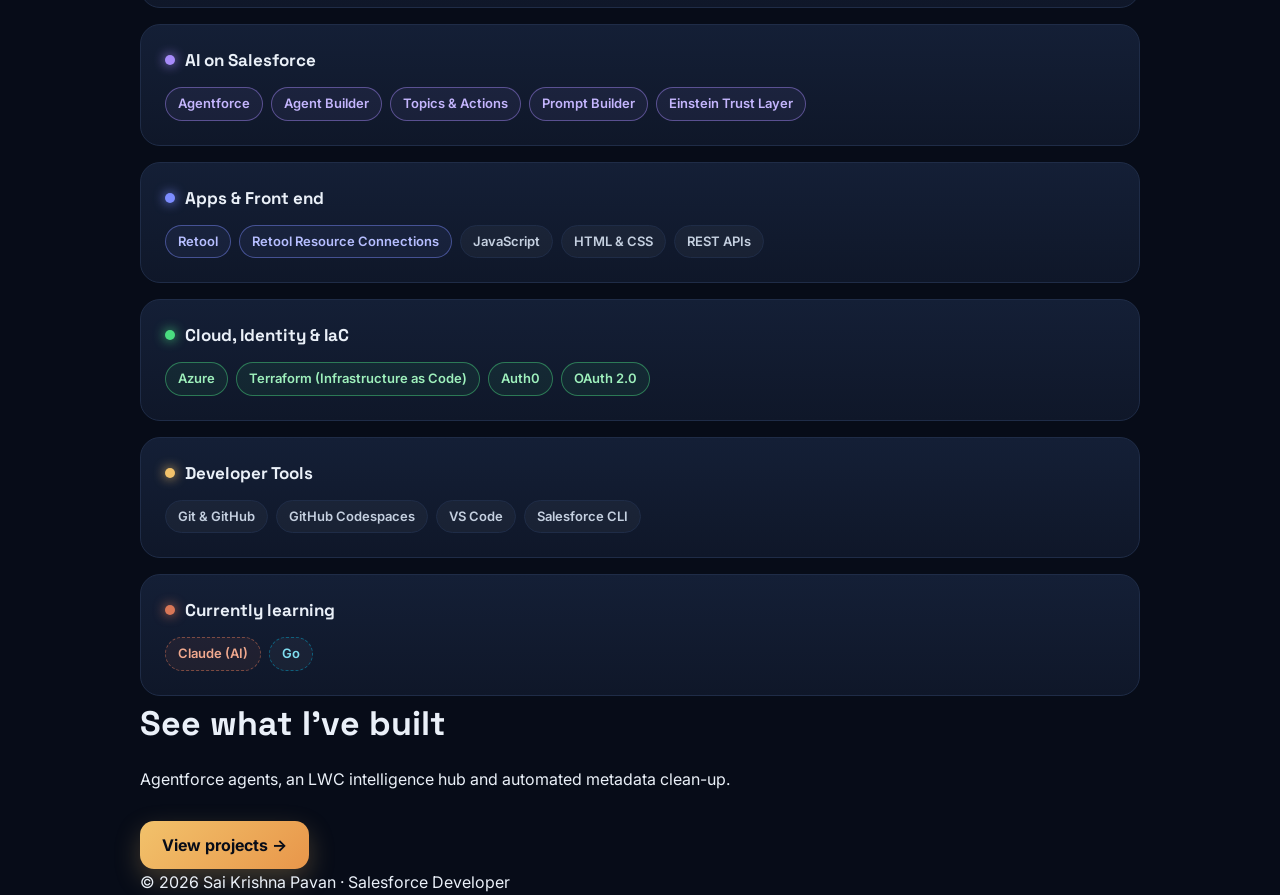
==== commit dd6bf727: "Stop easy saving of profile photo" ====
--- a/index.html
+++ b/index.html
@@ -41,7 +41,7 @@
     </div>
     <div class="hero-photo fade d2">
       <div class="ring">
-        <img src="profile.jpg" alt="Sai Krishna Pavan" width="290" height="290">
+        <div class="photo-img" role="img" aria-label="Sai Krishna Pavan"></div>
         <span class="float f1">☁️ 7x Certified</span>
         <span class="float f2">🤖 Agentforce</span>
       </div>
@@ -147,6 +147,10 @@
   © <span id="y"></span> Sai Krishna Pavan · Salesforce Developer
   <!-- Add links here later, e.g. · <a href="https://www.linkedin.com/in/YOUR-NAME">LinkedIn</a> -->
 </div></footer>
-<script>document.getElementById('y').textContent=new Date().getFullYear();</script>
+<script>
+document.getElementById('y').textContent=new Date().getFullYear();
+// Block right-click / long-press menu on the photo
+document.querySelector('.ring').addEventListener('contextmenu',e=>e.preventDefault());
+</script>
 </body>
 </html>
--- a/style.css
+++ b/style.css
@@ -65,10 +65,11 @@
 .lead{margin:18px 0 0;max-width:560px;font-size:17px;color:var(--soft)}
 .hero-cta{display:flex;gap:12px;flex-wrap:wrap;margin-top:28px}
 
-.ring{position:relative;isolation:isolate;width:240px;height:240px;border-radius:50%;padding:5px}
+/* Photo ring (photo is a background so browsers don't offer "Save image") */
+.ring{position:relative;isolation:isolate;width:240px;height:240px;border-radius:50%;padding:5px;-webkit-user-select:none;user-select:none;-webkit-touch-callout:none}
 .ring::before{content:"";position:absolute;inset:0;z-index:-1;border-radius:50%;background:conic-gradient(from 0deg,var(--gold),var(--sf),var(--ai),var(--gold));animation:spin 10s linear infinite}
-.ring img{position:relative;display:block;width:100%;height:100%;border-radius:50%;object-fit:cover;border:5px solid var(--bg)}
 .ring::after{content:"";position:absolute;inset:-30px;z-index:-2;border-radius:50%;background:radial-gradient(circle,rgba(0,161,224,.35),transparent 65%);filter:blur(10px)}
+.ring .photo-img{position:relative;width:100%;height:100%;border-radius:50%;border:5px solid var(--bg);background:url(profile.jpg) center/cover no-repeat}
 .float{position:absolute;padding:8px 12px;border-radius:12px;background:rgba(15,23,41,.92);border:1px solid var(--line);font-size:12px;font-weight:700;white-space:nowrap;box-shadow:0 10px 30px rgba(0,0,0,.4);animation:bob 4s ease-in-out infinite}
 .float.f1{top:14px;left:-34px;color:var(--gold)}
 .float.f2{bottom:22px;right:-38px;color:#C4B5FD;animation-delay:-2s}
@@ -133,42 +134,4 @@
 /* ===== Buttons ===== */
 .btn{display:inline-flex;align-items:center;gap:8px;min-height:48px;padding:0 22px;border-radius:14px;font-weight:700;text-decoration:none;transition:.2s}
 .btn.primary{background:linear-gradient(135deg,var(--gold),#E8964A);color:var(--bg);box-shadow:0 10px 26px rgba(242,194,107,.25)}
-.btn.primary:hover{transform:translateY(-2px);box-shadow:0 14px 32px rgba(242,194,107,.35)}
-.btn.ghost{border:1px solid var(--line);color:var(--text);background:rgba(255,255,255,.03)}
-.btn.ghost:hover{background:rgba(255,255,255,.08)}
-.cta-band{margin-top:64px;padding:36px 28px;border-radius:24px;text-align:center;background:linear-gradient(135deg,rgba(0,161,224,.14),rgba(167,139,250,.12));border:1px solid var(--line)}
-.cta-band h2{margin:0 0 8px}
-.cta-band p{margin:0 auto;max-width:520px;color:var(--soft)}
-.cta-band .hero-cta{justify-content:center}
-
-/* ===== Footer ===== */
-footer{border-top:1px solid rgba(255,255,255,.06);padding:28px 0;color:var(--muted);font-size:14px;text-align:center}
-footer a{color:var(--muted)}
-
-/* ===== Animations (only used on the About page hero) ===== */
-.fade{opacity:0;transform:translateY(14px);animation:fadeUp .7s ease forwards}
-.d1{animation-delay:.1s}.d2{animation-delay:.2s}.d3{animation-delay:.3s}
-@keyframes fadeUp{to{opacity:1;transform:none}}
-@keyframes spin{to{transform:rotate(360deg)}}
-@keyframes bob{50%{transform:translateY(-8px)}}
-@keyframes pulse{70%{box-shadow:0 0 0 10px rgba(74,222,128,0)}100%{box-shadow:0 0 0 0 rgba(74,222,128,0)}}
-@media (prefers-reduced-motion:reduce){*{animation:none!important;transition:none!important}.fade{opacity:1;transform:none}}
-
-/* ===== Bigger screens ===== */
-@media (min-width:640px){
-  .stats{grid-template-columns:repeat(4,1fr)}
-  .grid.two{grid-template-columns:repeat(2,1fr)}
-  .grid.three{grid-template-columns:repeat(3,1fr)}
-}
-@media (min-width:860px){
-  .hero{grid-template-columns:1fr 300px;gap:56px;padding-top:40px}
-  .hero-photo{order:0;justify-self:end}
-  .ring{width:290px;height:290px}
-  .project-list .project{display:grid;grid-template-columns:1fr 1fr;gap:28px}
-  .project-list .project .chips{margin-top:20px}
-  .project-list .points{margin-top:44px}
-}
-@media (max-width:420px){
-  .float.f1{left:-10px}
-  .float.f2{right:-10px}
-}+.btn.primary:hover{transform:translateY(-2px);box-shadow:0 14px 32px
